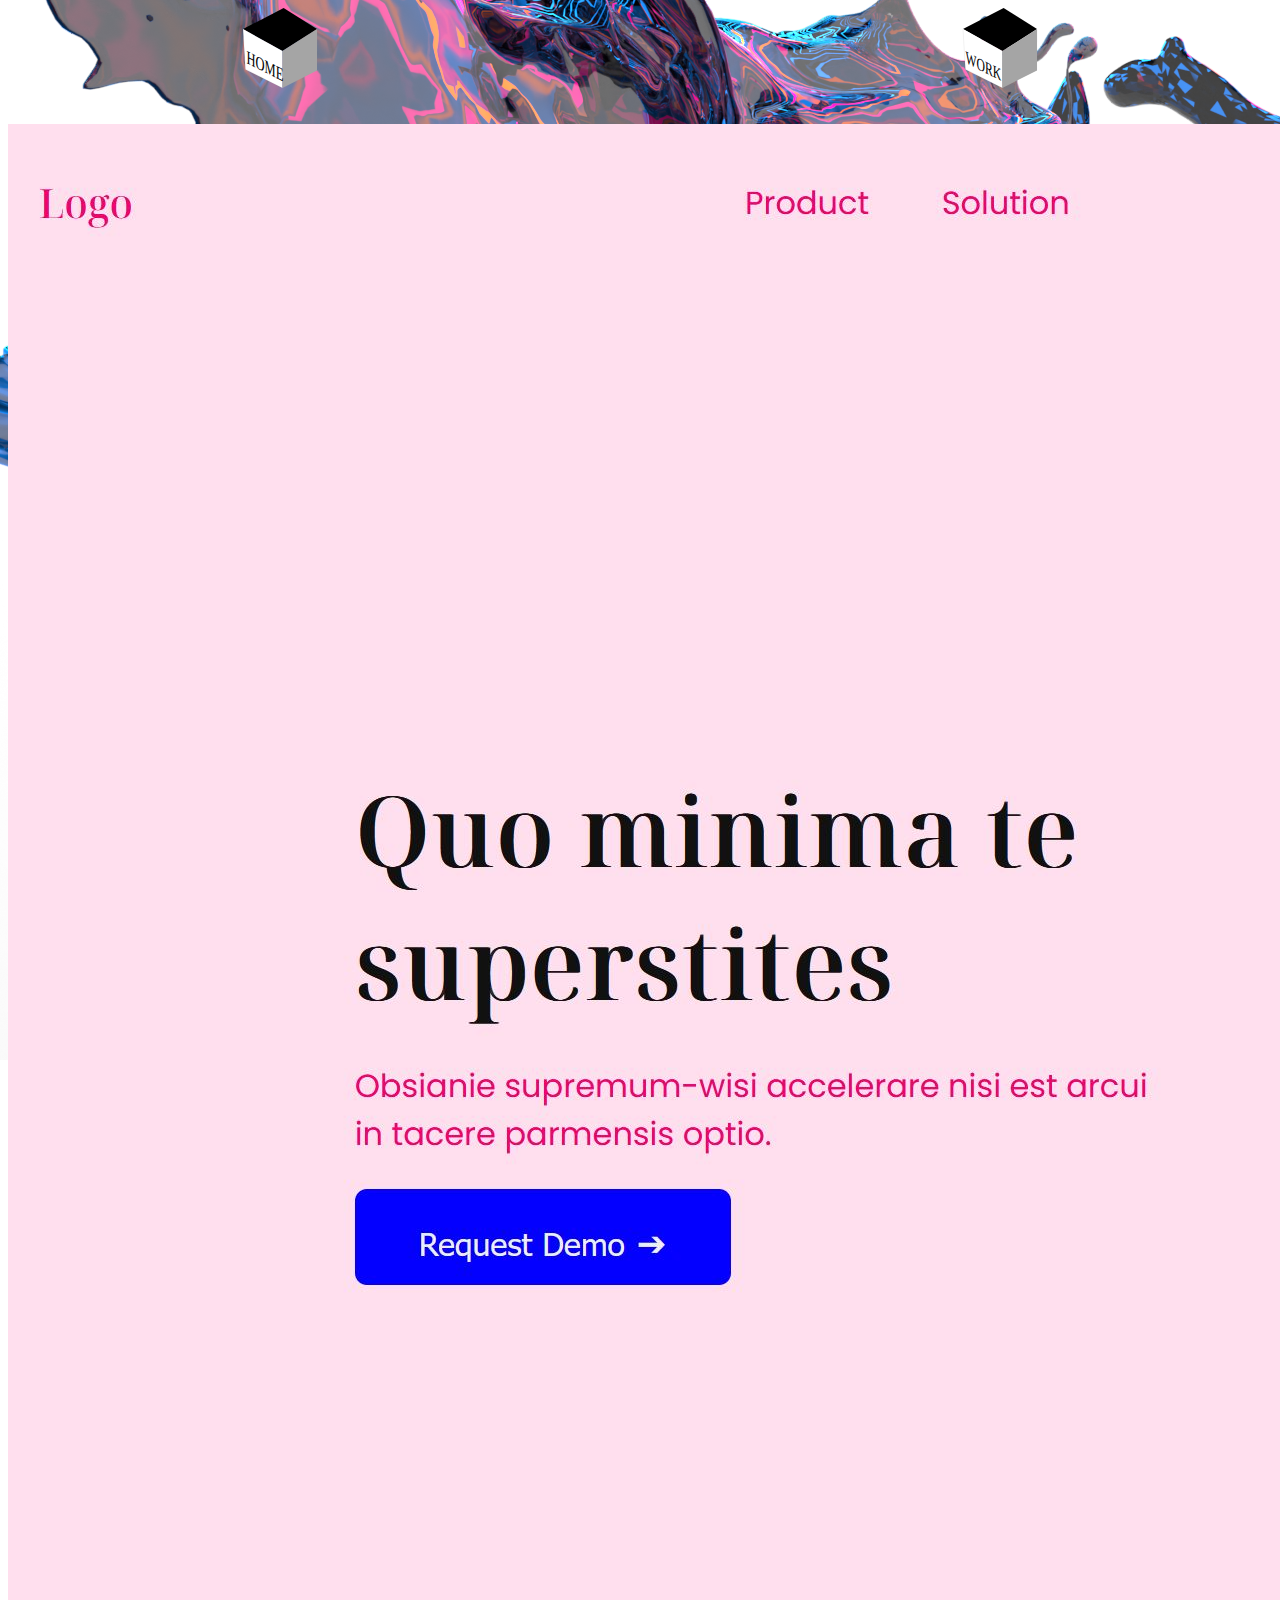
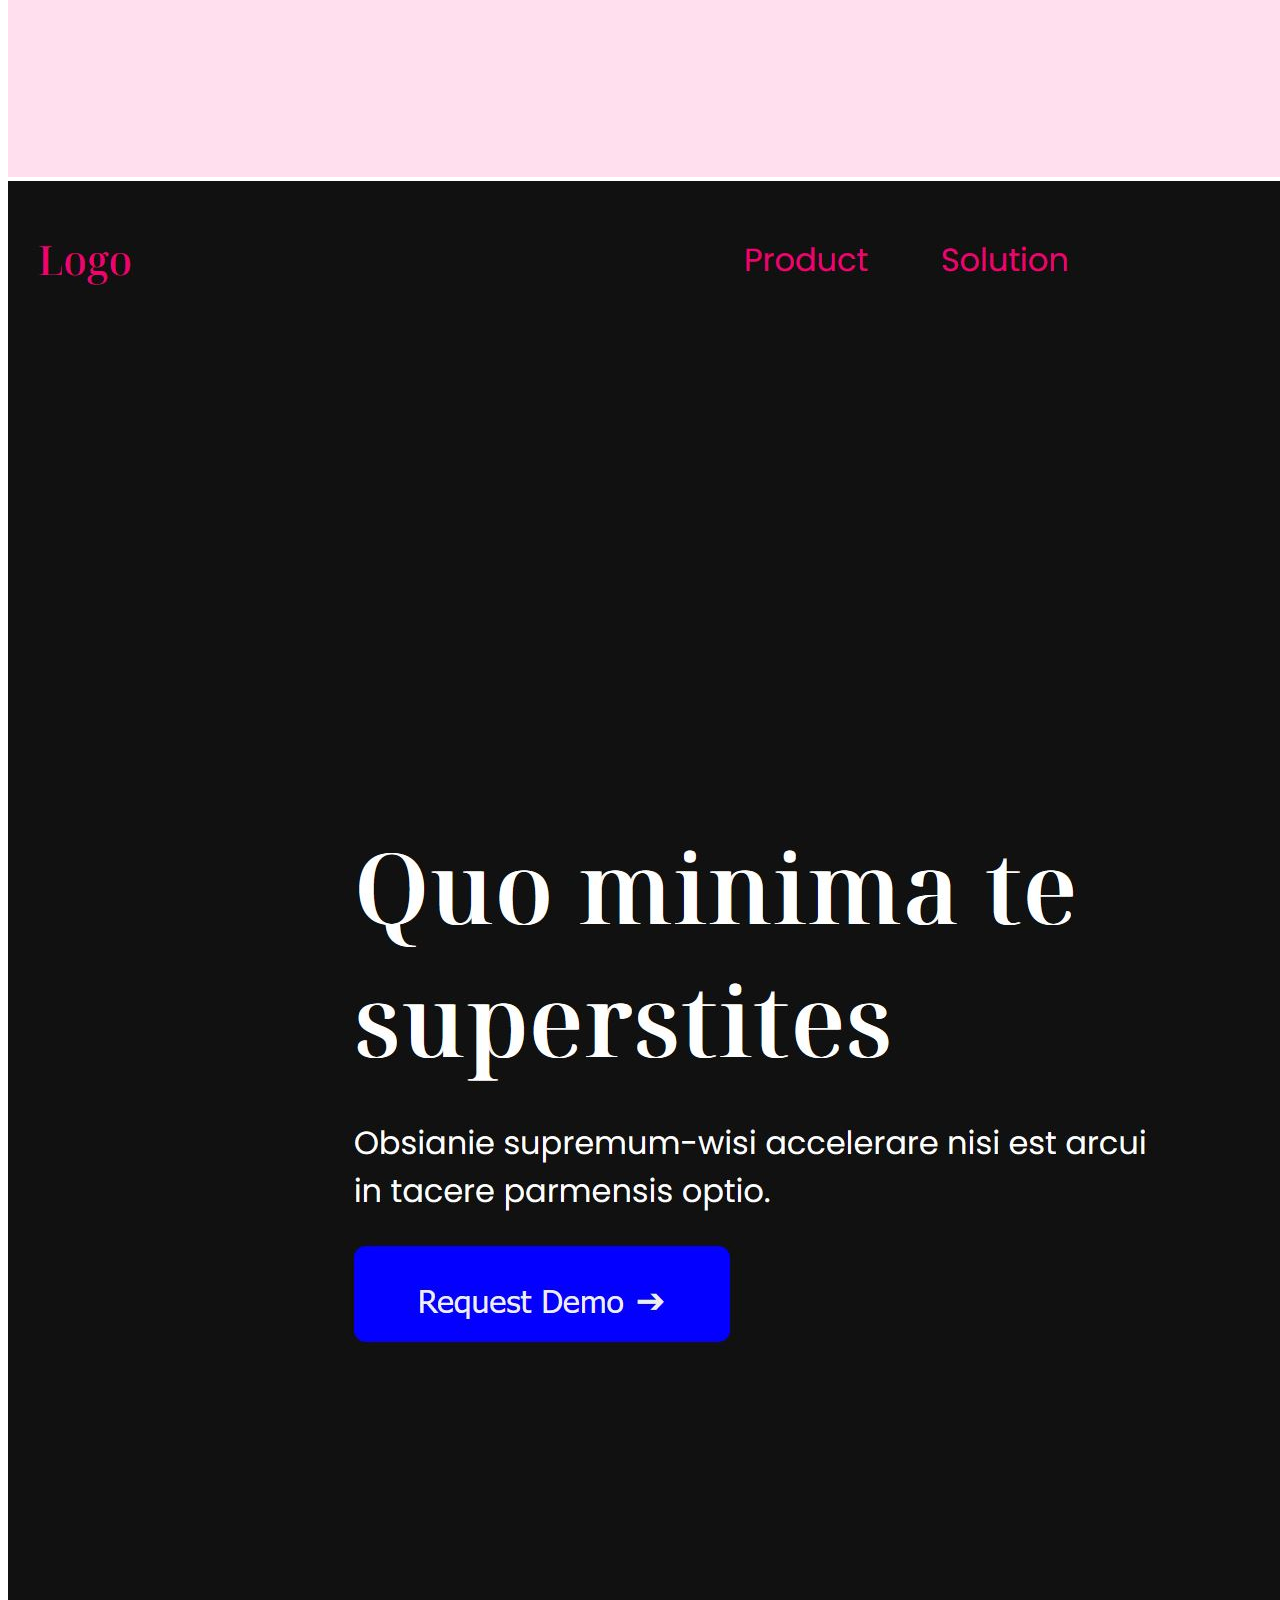
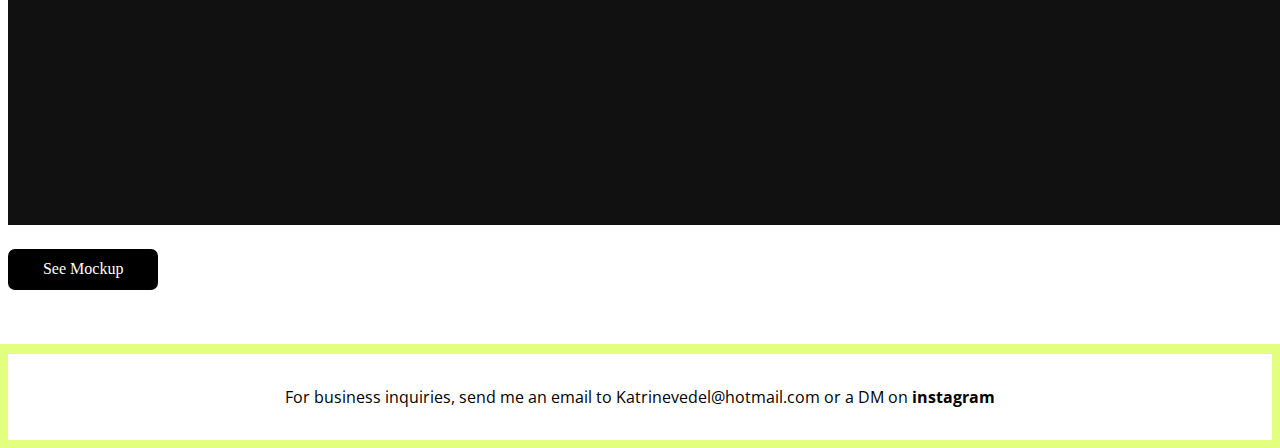
==== portfolio_b_fss/ca.html @ a681ddbc "l" ====
<!DOCTYPE html>
<html lang="en">

<head>
    <meta charset="UTF-8">
    <meta http-equiv="X-UA-Compatible" content="IE=edge">
    <meta name="viewport" content="width=device-width, initial-scale=1.0">
    <link rel="preconnect" href="https://fonts.googleapis.com">
    <link rel="preconnect" href="https://fonts.gstatic.com" crossorigin>
    <link
        href="https://fonts.googleapis.com/css2?family=Bebas+Neue&family=Montserrat+Subrayada:wght@400;700&family=Montserrat:wght@300;400;500&family=Open+Sans:ital,wght@0,300;0,400;0,500;0,600;1,300&display=swap"
        rel="stylesheet">
    <link rel="stylesheet" href="style.css">
    <link rel="stylesheet" href="kea.css">
    <title>Colors and Animation</title>

</head>

<body>
    <header>
        <nav>
            <ul class="menu_knapper">
                <li><a href="index.html"><img src="ui_elements/home_knap.svg" alt="Home knap"></a> </li>
                <li><a href="kea.html"><img src="ui_elements/kea_knap.svg" alt="Kea knap"></a> </li>
            </ul>
        </nav>
    </header>
    <main>
        <section id="mockup">
            <div class="mockup_grid_one">
                <h1></h1>
                <h2></h2>
                <h3></h3>
                <p></p>
                <div class="img_one"> <img src="art_billeder/c_light.JPG" alt=""></div>
            </div>
            <div class="mockup_grid_two">
                <div class="img_two"><img src="art_billeder/c_dark.JPG" alt=""></div>
                <h3></h3>
                <p></p>
            </div>
        </section>
        <a class="btn_list" target="_blank" href="12c.01.02.colors-and-animations/color_index.html">See Mockup</a>
    </main>
    <footer>
        <p>For business inquiries, send me an email to Katrinevedel@hotmail.com or a DM on <strong> <a
                    href="https://www.instagram.com/vedelsvedel/" target="_blank">instagram</a> </strong></p>
    </footer>
</body>

</html>
---- portfolio_b_fss/style.css ----
/* main{
    display: grid;
    grid-template-columns: 1fr;
} */

:root{
    --background-s-green: rgb(200,255,0, 0.5);
    --btn_hover: #0400ff;
}


body{
    background-image: url("ui_elements/baggrund_three.webp");
    background-position:15%;
    background-attachment: fixed;
    background-repeat: no-repeat;
    
}

nav ul{
   display: flex;
   list-style:none;
   justify-content: space-between;
   background-color: var(--background-s-green);
   outline: solid 6px white;
   padding: 5px;
   margin: 1rem;
}
.menu_knapper img{
    width: 5rem;
    height: 5rem;
    transition: 1s;
    
}

.menu_knapper img:hover{
    filter: drop-shadow(8px 8px --btn_hover);
    transition: 1s;
    transform: scale(1.2);
    
}

footer{
        background-color: var(--background-s-green);
        height: auto;
        text-align: center;
        padding: 1rem;
        outline: solid 6px white;
        margin-top: 4rem;
    
}

a{
    color: black;
    text-decoration: none;
    transition: 1s;
}

a:hover{
    text-decoration: line-through;
    font-size: 16.5px;
    transition: 1s;
}


@media (min-width:770px) {
    header nav ul{
        display: flex;
        padding: 0;
        list-style:none;
        max-width: 50rem;
        margin: 0 auto;
        background-color:transparent;
        outline: none;
    }

    footer {
        background-color: white;
        margin: 0 auto;
        text-align: center;
        height: auto;
        margin-top: 4rem;
        outline: solid 10px var(--background-s-green);
        }
        

     }

h1{
    font-family: 'Bebas Neue';
    font-size: 3rem;
}

h2{
    font-family: 'Montserrat', sans-serif;
    font-size: 1.55rem;
}

.tekst_small h2{
    font-size: 1.03rem;
    font-weight: 900;
    text-decoration: underline;
}

h3{
    font-family: 'Montserrat', sans-serif;
    font-size: 1.25rem;
}

h4{
    font-family: 'Montserrat', sans-serif;
    font-size: 1.1rem;
    font-weight: 700;
}

p{
    font-family: 'Open Sans', sans-serif;
    font-size: 1rem;
    font-weight: 400;
}
---- portfolio_b_fss/kea.css ----
:root{
    --background-s-green: rgb(200,255,0, 0.5);
    --btn_hover: #0400ff;
}

/*STYLING AF MOBILE*/

#k_boks, #conclusion{  
    margin: 1.5rem;
    background-color: white;
    outline: solid 10px var(--background-s-green);
    margin-top: 5rem; 
    
}
#k_first_section, #conclusion{
    display: grid;
    grid-template-columns: 1fr;
    padding: 2rem;
    
}
#hul_billede_two{
    display: none;
}
#hul_billede{
    width: 80%;
 margin: 0 auto;
 margin-top: 3rem;
 padding-bottom: 4rem;
   
}


.billede_w{
    margin: 0 auto;
    background-color: black;
    width: 10rem;
    height: 10rem;
    border-radius: 50%;

}

.cards h2{
    background-color: white;
    width: 20rem;
    padding: 1rem;
}



/*STYLING AF DESKTOP*/

@media (min-width:770px) {
    #k_first_section, #conclusion{
        margin: 0 auto;
        background-color: white;
        max-width: 45rem;
        padding: 5rem;
outline: solid 10px var(--background-s-green);
    }

    #conclusion {
        margin-top: 15rem;
        }

    #k_boks{
        background-color: transparent;
        margin-bottom: -12.5rem;
        outline: none;
    }

    .boks {
        width: 65%;
        height: 16rem;
        transform: skew(13deg);
        background-color: 	var(--background-s-green);
        margin: 0 auto;
        position: relative;
        margin-bottom: -12rem;
top: 2rem;
        }

        .boks_two {
            width: 65%;
            height: 16rem;
            transform: skew(13deg);
            position: relative;
            background-color: 	var(--background-s-green);
            margin: 0 auto;
            top: 3rem;
            }

#hul_billede{
    width: 30rem;
    margin: 0 auto;
    position: relative;
    left: 0.3rem;
    top: 1rem;
    transition: 3s;
}

#hul_billede:hover{
    transform:scale(0.9);
    transition: 3s;

    
}



#hul_billede_two{
    display: block;
    margin: 0 auto;
width: 30rem;
padding-top: 0rem;
position: relative;
transition: 3s;
margin-top: -10rem;

}

#hul_billede_two:hover{
    transform:scale(0.9);
    transition: 3s;

}

  p{
      padding-top: 0;
  }


.list_card{  
    width: 100%;
    flex: 1 0 300px;
    flex-wrap: wrap;
    box-sizing: border-box;
    margin: 1rem 0.25em;
    border-radius: 0.25rem;
    overflow: hidden;
    padding: 1rem;
    background-color: rgb(255, 255, 255);
    transition: 2s;
}

.list_card:hover{
    transform: scale(1.05);
    box-shadow: 5px 5px 10px rgba(0, 0, 0, 0.377);
    transition: 2s;
}

.w_list_cards{
    padding: 1rem;
    display: flex;
    flex-wrap: wrap;
    margin: 0 auto;
    gap: 1rem;
    background-color:var(--background-s-green);
}

}

.list_card{  
    width: 100%;
    flex: 1 0 200px;
    box-sizing: border-box;
    margin: 1rem 0.25em;
    border-radius: 0.25rem;
    overflow: hidden;
    padding: 1rem;
    background-color: rgb(255, 255, 255);
    transition: 2s;
}

  
button, .btn_list{
    display: grid;
    justify-content: center;
    background-color: black;
    color: white;
    width: 8rem;
    padding: 0.7rem;
    border-style: none;
    cursor: pointer;
    border-radius: 7px;
    transition: 1s;
}

button:hover, .btn_list:hover{
    background-color: rgb(200, 255, 0);
    color: black;
    transform: scale(1.07);
    box-shadow: 3px 3px 6px rgba(0, 0, 0, 0.223);
    transition: 1s;
    text-decoration: none;
}
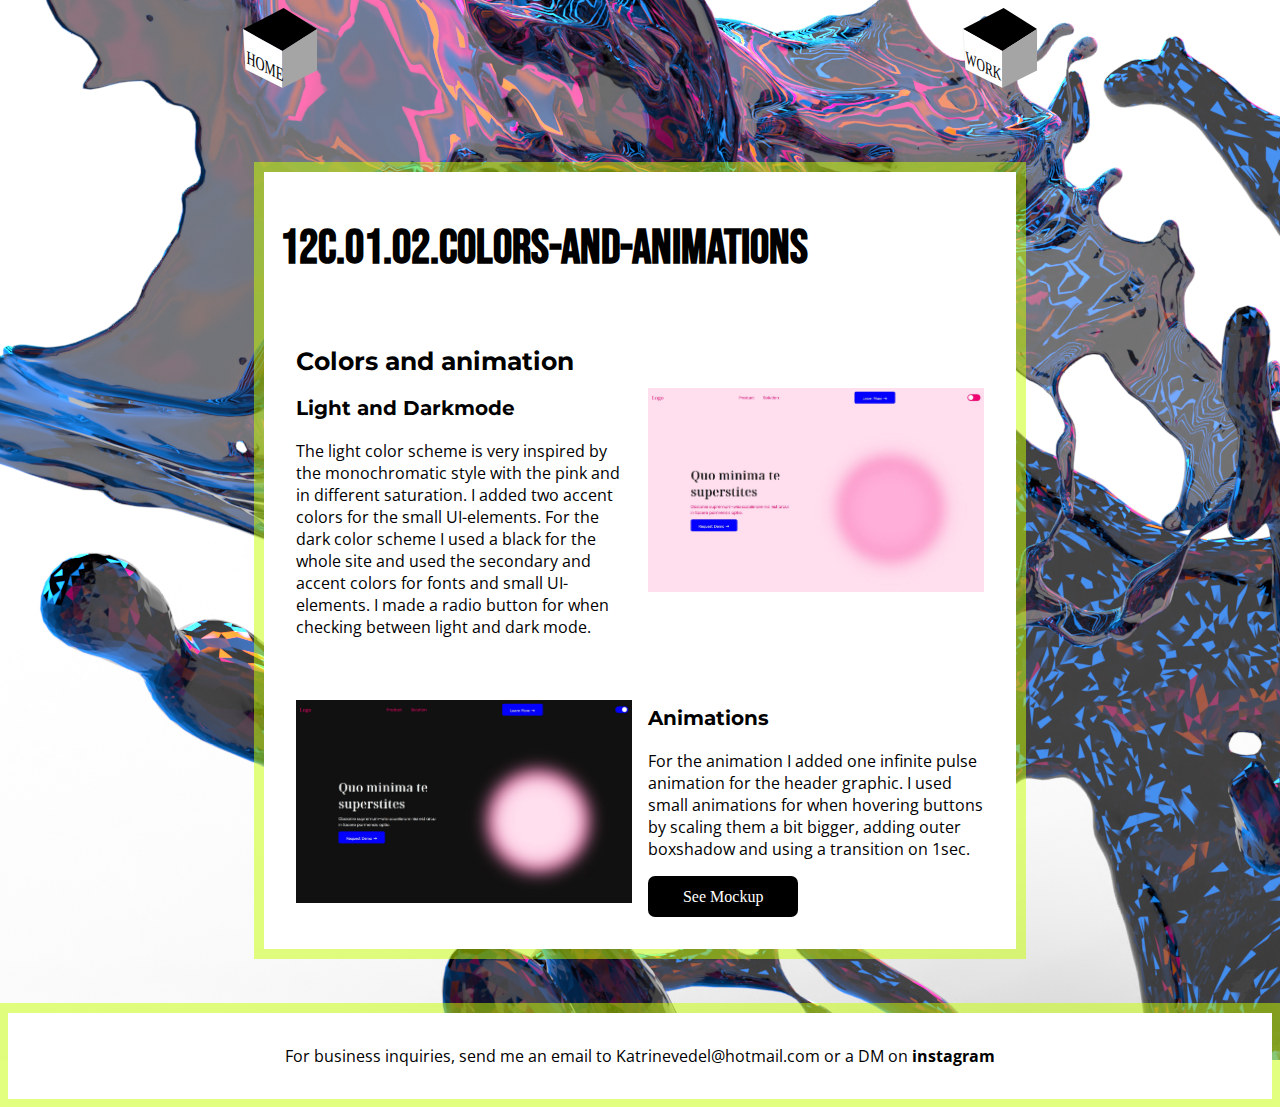
==== commit 980b57a4: "j" ====
--- a/portfolio_b_fss/ca.html
+++ b/portfolio_b_fss/ca.html
@@ -11,7 +11,6 @@
         href="https://fonts.googleapis.com/css2?family=Bebas+Neue&family=Montserrat+Subrayada:wght@400;700&family=Montserrat:wght@300;400;500&family=Open+Sans:ital,wght@0,300;0,400;0,500;0,600;1,300&display=swap"
         rel="stylesheet">
     <link rel="stylesheet" href="style.css">
-    <link rel="stylesheet" href="kea.css">
     <title>Colors and Animation</title>
 
 </head>
@@ -27,20 +26,38 @@
     </header>
     <main>
         <section id="mockup">
+            <h1>12c.01.02.colors-and-animations</h1>
             <div class="mockup_grid_one">
-                <h1></h1>
-                <h2></h2>
-                <h3></h3>
-                <p></p>
+                <div class="div">
+                    <h2>Colors and animation</h2>
+                    <h3>Light and Darkmode</h3>
+                    <p>The light color scheme is very inspired by the monochromatic style with the pink and in different
+                        saturation. I added two accent colors for the small UI-elements. For the dark color scheme I
+                        used a
+                        black for the whole site and used the secondary and accent colors for fonts and small
+                        UI-elements. I
+                        made a radio button for when checking between light and dark mode.</p>
+                </div>
                 <div class="img_one"> <img src="art_billeder/c_light.JPG" alt=""></div>
+
             </div>
             <div class="mockup_grid_two">
                 <div class="img_two"><img src="art_billeder/c_dark.JPG" alt=""></div>
-                <h3></h3>
-                <p></p>
+                <div class="div">
+                    <h3>Animations</h3>
+                    <p>
+                        For the animation I added one infinite pulse animation for the header graphic. I used small
+                        animations for when hovering buttons by scaling them a bit bigger, adding outer boxshadow and
+                        using
+                        a transition on 1sec.
+                    </p>
+
+                    <a class="btn_list" target="_blank" href="12c.01.02.colors-and-animations/color_index.html">See
+                        Mockup</a>
+                </div>
             </div>
         </section>
-        <a class="btn_list" target="_blank" href="12c.01.02.colors-and-animations/color_index.html">See Mockup</a>
+
     </main>
     <footer>
         <p>For business inquiries, send me an email to Katrinevedel@hotmail.com or a DM on <strong> <a
--- a/portfolio_b_fss/style.css
+++ b/portfolio_b_fss/style.css
@@ -8,13 +8,11 @@
     --btn_hover: #0400ff;
 }
 
-
 body{
     background-image: url("ui_elements/baggrund_three.webp");
     background-position:15%;
     background-attachment: fixed;
     background-repeat: no-repeat;
-    
 }
 
 nav ul{
@@ -82,6 +80,24 @@
         margin-top: 4rem;
         outline: solid 10px var(--background-s-green);
         }
+
+        #mockup{
+            margin: 0 auto;
+            background-color: white;
+            outline: solid 10px var(--background-s-green);
+            margin-top: 5rem; 
+            padding: 5rem;
+            max-width: 45rem;
+        
+        }
+
+        .mockup_grid_one, .mockup_grid_two{
+            padding: 1rem;
+            gap: 1rem;
+            margin: 0 auto;
+            display: grid;
+            grid-template-columns: repeat(2, 1fr); 
+        }
         
 
      }
@@ -119,3 +135,51 @@
     font-weight: 400;
 }
 
+.btn_list{
+    display: grid;
+    justify-content: center;
+    background-color: black;
+    color: white;
+    width: 8rem;
+    padding: 0.7rem;
+    border-style: none;
+    cursor: pointer;
+    border-radius: 7px;
+    transition: 1s;
+}
+
+.btn_list:hover{
+    background-color: rgb(200, 255, 0);
+    color: black;
+    transform: scale(1.07);
+    box-shadow: 3px 3px 6px rgba(0, 0, 0, 0.223);
+    transition: 1s;
+    text-decoration: none;
+}
+
+
+#mockup{
+    margin: 0 auto;
+    background-color: white;
+    outline: solid 10px var(--background-s-green);
+    margin-top: 5rem; 
+    padding: 1rem;
+
+}
+
+.mockup_grid_one, .mockup_grid_two{
+    padding: 1rem;
+    gap: 1rem;
+    margin: 0 auto;
+}
+
+
+.div, .img_one{
+    flex: 1 0 500px;
+}
+
+#mockup img{
+    width: 100%;
+    height: 100%;
+    object-fit: contain;
+}
